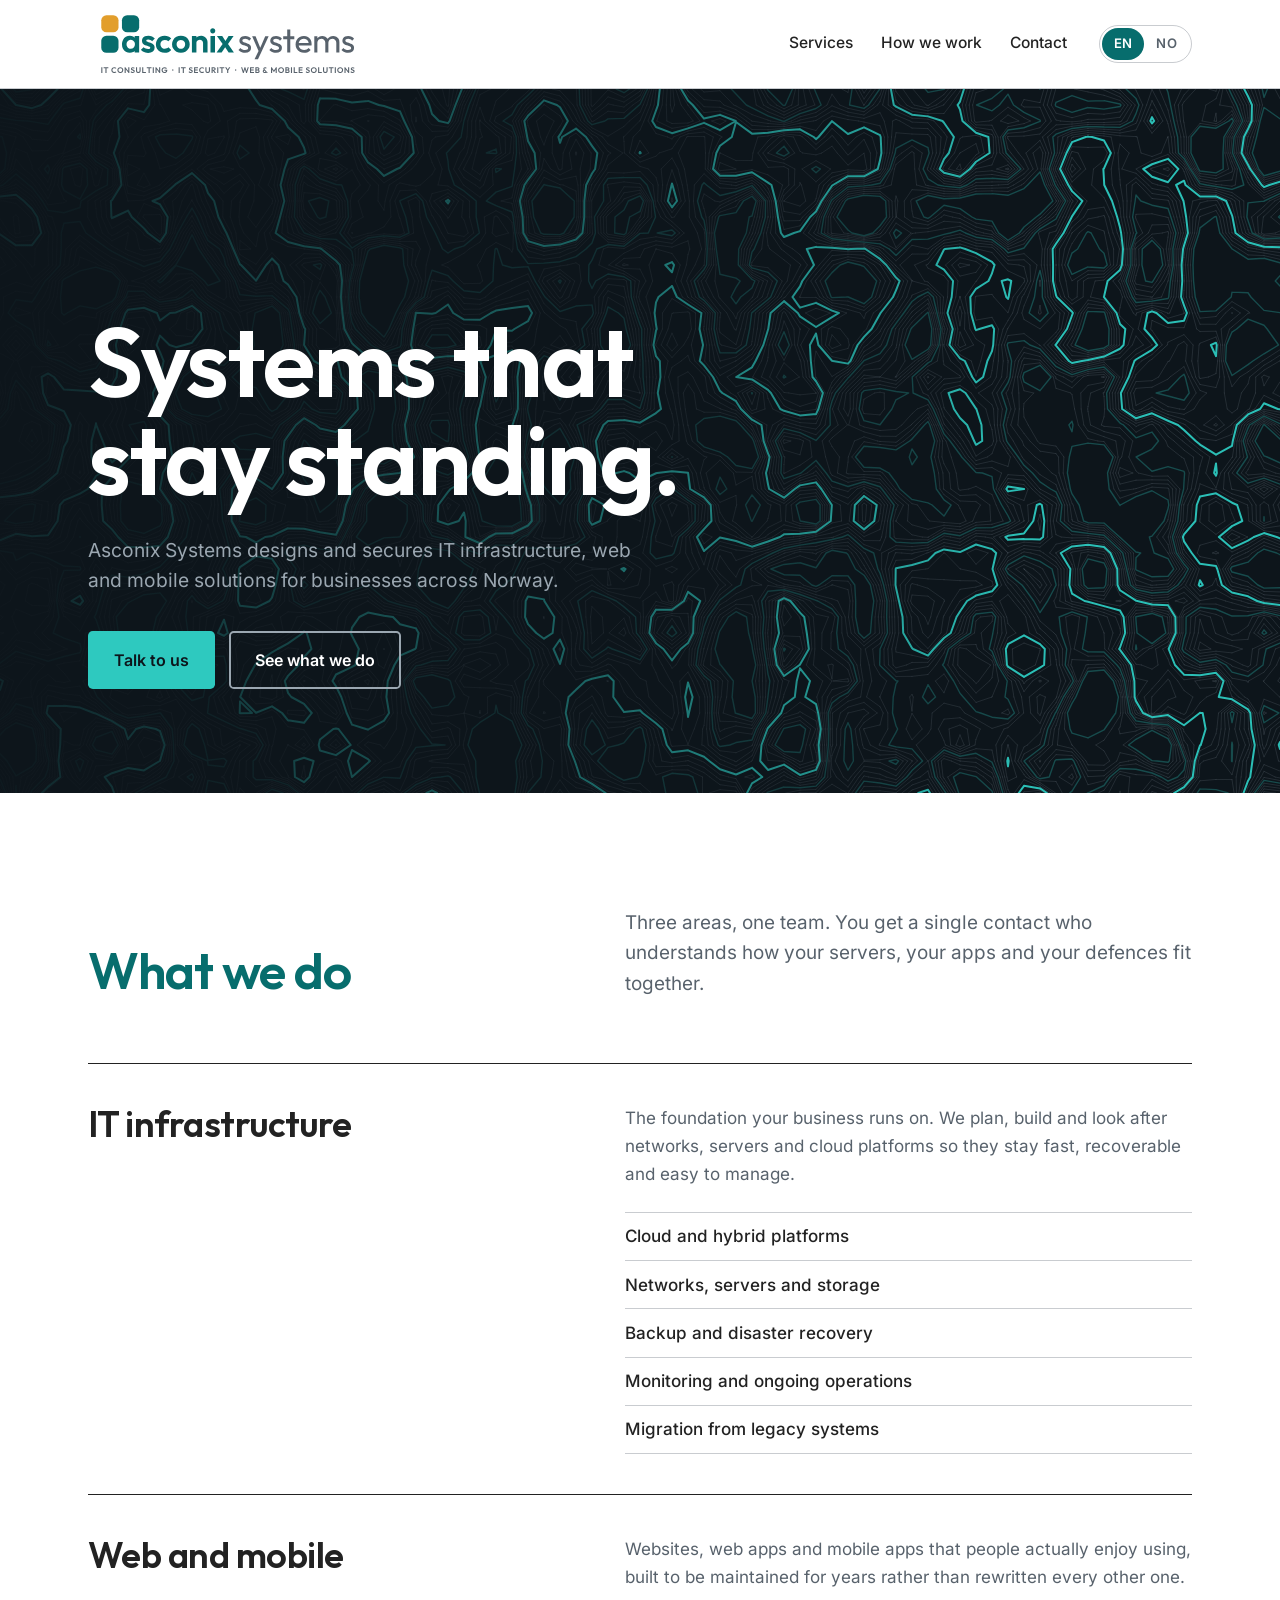
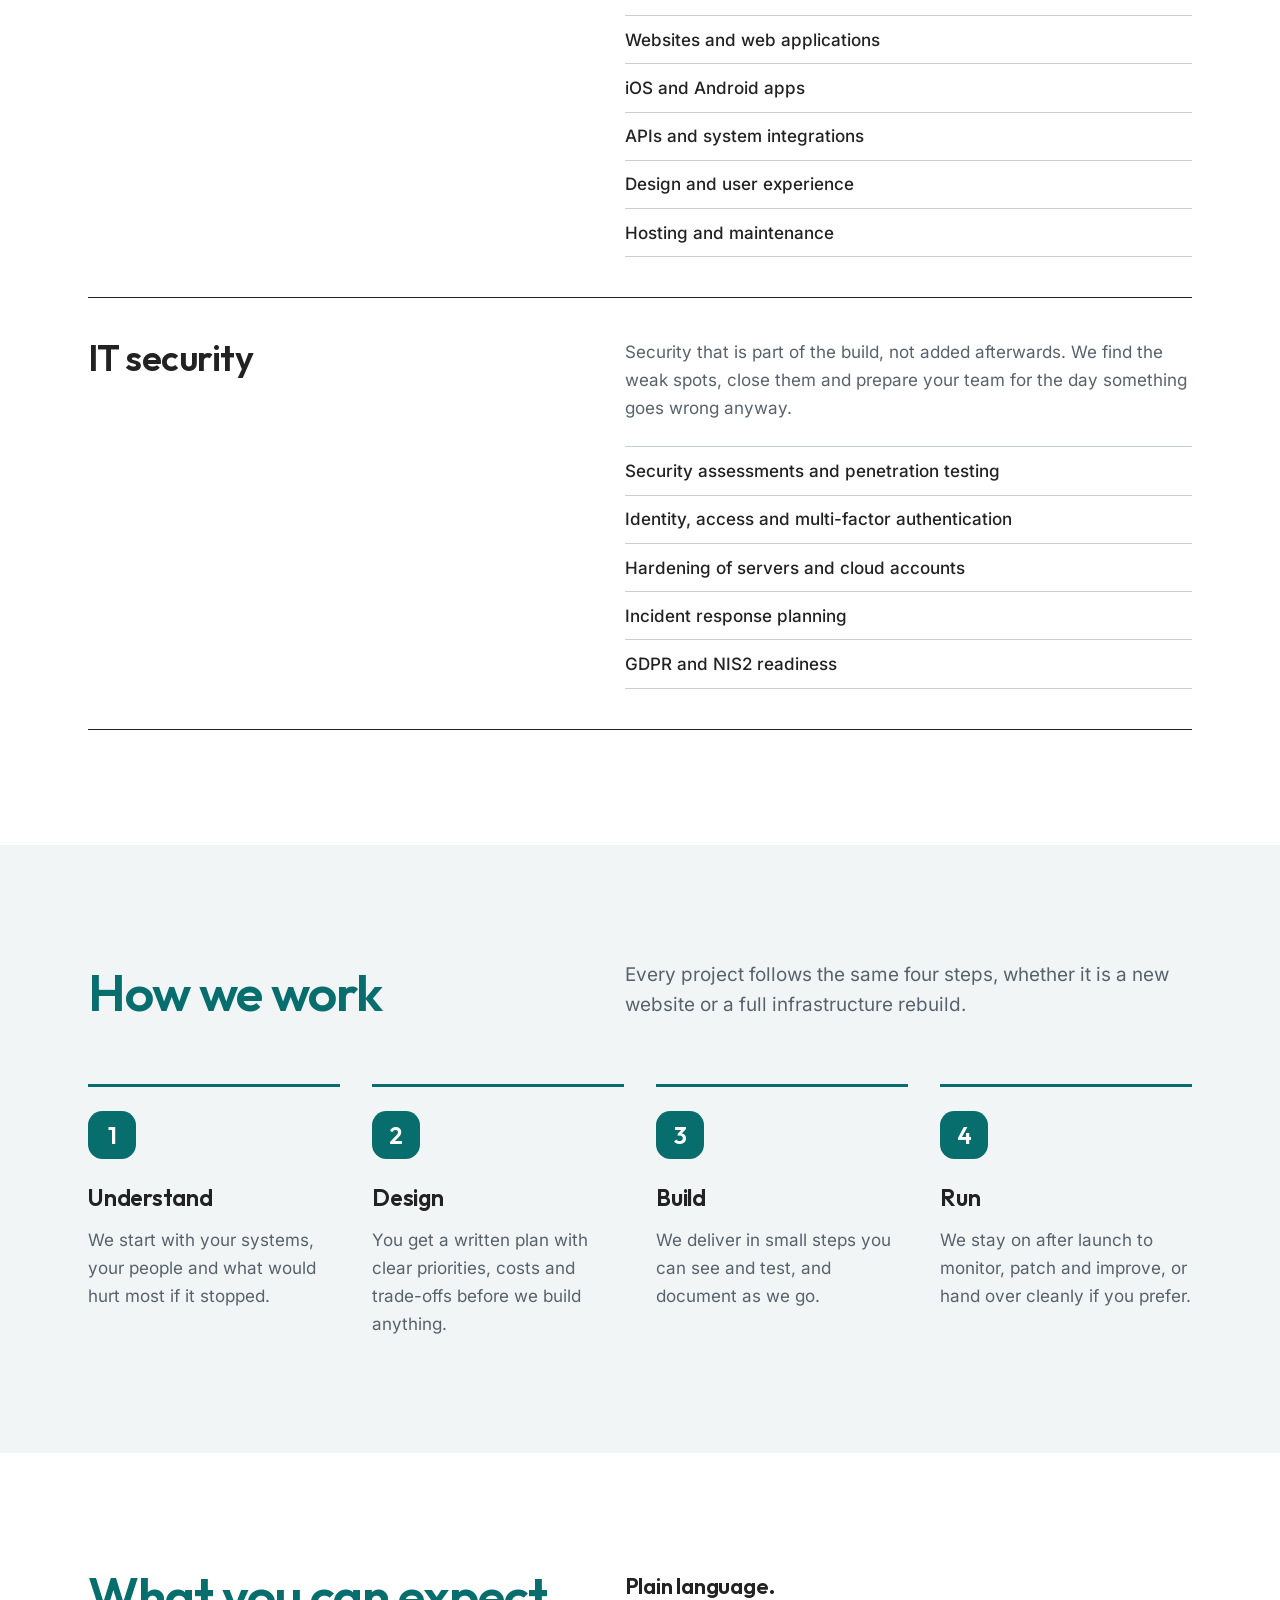
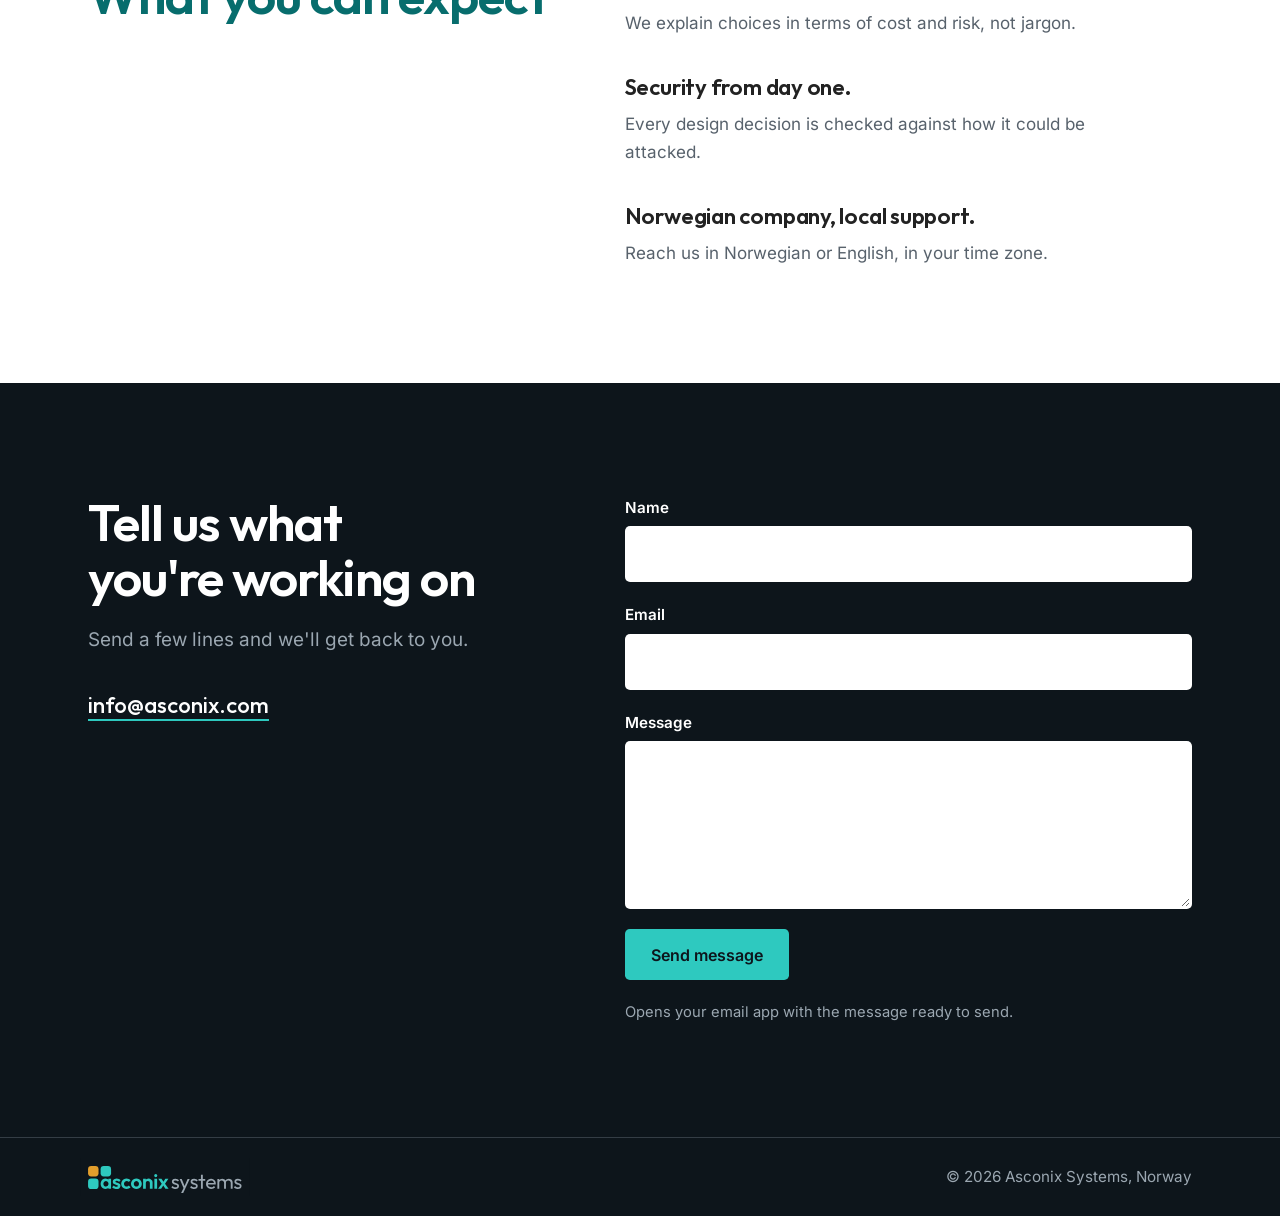
==== index.html @ c9b04a24 "(feat) Initial commit" ====
<!doctype html>
<html lang="en">
<head>
  <meta charset="utf-8">
  <meta name="viewport" content="width=device-width, initial-scale=1">
  <title>Asconix Systems | IT consulting, IT security, web and mobile solutions</title>
  <meta name="description" content="Asconix Systems is a Norwegian IT company offering IT consulting, IT security, and web and mobile solutions for businesses across Norway.">
  <meta name="theme-color" content="#FFFFFF">
  <meta property="og:title" content="Asconix Systems">
  <meta property="og:description" content="IT consulting, IT security, and web and mobile solutions from Norway.">
  <meta property="og:type" content="website">
  <link rel="icon" href="favicon.svg" type="image/svg+xml">
  <link rel="preload" href="fonts/Outfit-SemiBold.woff" as="font" type="font/woff" crossorigin>
  <link rel="preload" href="fonts/Inter-latin-variable.woff2" as="font" type="font/woff2" crossorigin>
  <link rel="stylesheet" href="styles.css">
</head>
<body>
  <a class="skip" href="#main" data-i18n="skip">Skip to content</a>

  <header class="site-header" id="site-header">
    <div class="wrap header-inner">
      <a class="brand" href="#top" aria-label="Asconix Systems, front page">
        <img class="brand-full" src="logo-full.svg" alt="Asconix Systems: IT consulting, IT security, web and mobile solutions" width="845" height="255">
        <img class="brand-short" src="logo.svg" alt="Asconix Systems" width="845" height="189">
      </a>
      <nav class="nav" aria-label="Main">
        <a href="#services" data-i18n="nav_services">Services</a>
        <a href="#approach" data-i18n="nav_approach">How we work</a>
        <a href="#contact" data-i18n="nav_contact">Contact</a>
      </nav>
      <div class="lang" role="group" aria-label="Language">
        <button type="button" data-lang="en" aria-pressed="true">EN</button>
        <button type="button" data-lang="no" aria-pressed="false">NO</button>
      </div>
    </div>
  </header>

  <main id="main">
    <section class="hero" id="top">
      <canvas class="contours" aria-hidden="true"></canvas>
      <div class="wrap hero-inner">
        <h1 data-i18n="hero_title">Systems that stay standing.</h1>
        <p class="hero-lead" data-i18n="hero_lead">Asconix Systems designs and secures IT infrastructure, web and mobile solutions for businesses across Norway.</p>
        <div class="hero-actions">
          <a class="btn btn-primary" href="#contact" data-i18n="cta_talk">Talk to us</a>
          <a class="btn btn-ghost" href="#services" data-i18n="cta_services">See what we do</a>
        </div>
      </div>
    </section>

    <section class="section" id="services">
      <div class="wrap">
        <div class="section-head">
          <h2 data-i18n="services_title">What we do</h2>
          <p class="lead" data-i18n="services_lead">Three areas, one team. You get a single contact who understands how your servers, your apps and your defences fit together.</p>
        </div>

        <article class="service">
          <h3 data-i18n="s1_title">IT infrastructure</h3>
          <div class="service-body">
            <p data-i18n="s1_desc">The foundation your business runs on. We plan, build and look after networks, servers and cloud platforms so they stay fast, recoverable and easy to manage.</p>
            <ul>
              <li data-i18n="s1_a">Cloud and hybrid platforms</li>
              <li data-i18n="s1_b">Networks, servers and storage</li>
              <li data-i18n="s1_c">Backup and disaster recovery</li>
              <li data-i18n="s1_d">Monitoring and ongoing operations</li>
              <li data-i18n="s1_e">Migration from legacy systems</li>
            </ul>
          </div>
        </article>

        <article class="service">
          <h3 data-i18n="s2_title">Web and mobile</h3>
          <div class="service-body">
            <p data-i18n="s2_desc">Websites, web apps and mobile apps that people actually enjoy using, built to be maintained for years rather than rewritten every other one.</p>
            <ul>
              <li data-i18n="s2_a">Websites and web applications</li>
              <li data-i18n="s2_b">iOS and Android apps</li>
              <li data-i18n="s2_c">APIs and system integrations</li>
              <li data-i18n="s2_d">Design and user experience</li>
              <li data-i18n="s2_e">Hosting and maintenance</li>
            </ul>
          </div>
        </article>

        <article class="service">
          <h3 data-i18n="s3_title">IT security</h3>
          <div class="service-body">
            <p data-i18n="s3_desc">Security that is part of the build, not added afterwards. We find the weak spots, close them and prepare your team for the day something goes wrong anyway.</p>
            <ul>
              <li data-i18n="s3_a">Security assessments and penetration testing</li>
              <li data-i18n="s3_b">Identity, access and multi-factor authentication</li>
              <li data-i18n="s3_c">Hardening of servers and cloud accounts</li>
              <li data-i18n="s3_d">Incident response planning</li>
              <li data-i18n="s3_e">GDPR and NIS2 readiness</li>
            </ul>
          </div>
        </article>
      </div>
    </section>

    <section class="section section-tint" id="approach">
      <div class="wrap">
        <div class="section-head">
          <h2 data-i18n="approach_title">How we work</h2>
          <p class="lead" data-i18n="approach_lead">Every project follows the same four steps, whether it is a new website or a full infrastructure rebuild.</p>
        </div>
        <ol class="steps">
          <li>
            <span class="step-no" aria-hidden="true">1</span>
            <h3 data-i18n="p1_title">Understand</h3>
            <p data-i18n="p1_desc">We start with your systems, your people and what would hurt most if it stopped.</p>
          </li>
          <li>
            <span class="step-no" aria-hidden="true">2</span>
            <h3 data-i18n="p2_title">Design</h3>
            <p data-i18n="p2_desc">You get a written plan with clear priorities, costs and trade-offs before we build anything.</p>
          </li>
          <li>
            <span class="step-no" aria-hidden="true">3</span>
            <h3 data-i18n="p3_title">Build</h3>
            <p data-i18n="p3_desc">We deliver in small steps you can see and test, and document as we go.</p>
          </li>
          <li>
            <span class="step-no" aria-hidden="true">4</span>
            <h3 data-i18n="p4_title">Run</h3>
            <p data-i18n="p4_desc">We stay on after launch to monitor, patch and improve, or hand over cleanly if you prefer.</p>
          </li>
        </ol>
      </div>
    </section>

    <section class="section" id="expect">
      <div class="wrap expect">
        <h2 data-i18n="expect_title">What you can expect</h2>
        <div class="expect-list">
          <div>
            <h3 data-i18n="e1_title">Plain language.</h3>
            <p data-i18n="e1_desc">We explain choices in terms of cost and risk, not jargon.</p>
          </div>
          <div>
            <h3 data-i18n="e2_title">Security from day one.</h3>
            <p data-i18n="e2_desc">Every design decision is checked against how it could be attacked.</p>
          </div>
          <div>
            <h3 data-i18n="e3_title">Norwegian company, local support.</h3>
            <p data-i18n="e3_desc">Reach us in Norwegian or English, in your time zone.</p>
          </div>
        </div>
      </div>
    </section>

    <section class="contact" id="contact">
      <div class="wrap contact-inner">
        <div class="contact-copy">
          <h2 data-i18n="contact_title">Tell us what you're working on</h2>
          <p class="lead" data-i18n="contact_lead">Send a few lines and we'll get back to you.</p>
          <p class="contact-mail"><a href="mailto:info@asconix.com">info@asconix.com</a></p>
        </div>
        <form class="form" id="contact-form" novalidate>
          <div class="field">
            <label for="f-name" data-i18n="f_name">Name</label>
            <input id="f-name" name="name" type="text" autocomplete="name" required>
          </div>
          <div class="field">
            <label for="f-email" data-i18n="f_email">Email</label>
            <input id="f-email" name="email" type="email" autocomplete="email" required>
          </div>
          <div class="field">
            <label for="f-msg" data-i18n="f_msg">Message</label>
            <textarea id="f-msg" name="message" rows="5" required></textarea>
          </div>
          <p class="form-error" id="form-error" role="alert" hidden data-i18n="f_error">Fill in your name, a valid email and a message.</p>
          <button class="btn btn-primary" type="submit" data-i18n="f_send">Send message</button>
          <p class="form-note" data-i18n="f_note">Opens your email app with the message ready to send.</p>
        </form>
      </div>
    </section>
  </main>

  <footer class="site-footer">
    <div class="wrap footer-inner">
      <img class="footer-logo" src="logo-dark.svg" alt="Asconix Systems" width="845" height="189">
      <p>&copy; <span id="year">2026</span> Asconix Systems, <span data-i18n="footer_country">Norway</span></p>
    </div>
  </footer>

  <script src="script.js"></script>
</body>
</html>
---- styles.css ----
/* Asconix Systems — styles
   Follows the Asconix corporate identity (asconix-ci v1.0):
   - Teal #076D6D on light, Teal Light #2EC9BF on dark, Slate for secondary text, Night #0D151B as dark background.
   - Amber #E29E2C lives in the logo's top-left tile only. It is never used for text, lines or buttons.
   - Outfit for headlines (SemiBold), Inter for body text.
   - Corner radius follows the logo tile: 0.3 x the element size. */

@font-face {
  font-family: "Outfit";
  src: url("fonts/Outfit-Regular.woff") format("woff");
  font-weight: 400;
  font-style: normal;
  font-display: swap;
}
@font-face {
  font-family: "Outfit";
  src: url("fonts/Outfit-Medium.woff") format("woff");
  font-weight: 500;
  font-style: normal;
  font-display: swap;
}
@font-face {
  font-family: "Outfit";
  src: url("fonts/Outfit-SemiBold.woff") format("woff");
  font-weight: 600;
  font-style: normal;
  font-display: swap;
}
@font-face {
  font-family: "Inter";
  src: url("fonts/Inter-latin-variable.woff2") format("woff2");
  font-weight: 100 900;
  font-style: normal;
  font-display: swap;
}

:root {
  /* CI colours */
  --teal: #076d6d;
  --teal-light: #2ec9bf;
  --slate: #58626c;
  --slate-light: #9ba7b1;
  --night: #0d151b;
  --ink: #222222;
  --white: #ffffff;

  /* Supporting neutrals derived from the CI palette */
  --tint: #f2f5f6;
  --rule: rgba(88, 98, 108, 0.32);
  --rule-dark: rgba(155, 167, 177, 0.28);

  --font-heading: "Outfit", system-ui, -apple-system, "Segoe UI", Roboto, sans-serif;
  --font-body: "Inter", system-ui, -apple-system, "Segoe UI", Roboto, sans-serif;
  --radius: 0.3em;

  --gutter: clamp(1.25rem, 5vw, 3.5rem);
  --max: 76rem;
  --header-h: 5.5rem;
  --header-h-compact: 3.75rem;
}

*,
*::before,
*::after { box-sizing: border-box; }

html { scroll-behavior: smooth; scroll-padding-top: 4.75rem; }

body {
  margin: 0;
  font-family: var(--font-body);
  font-size: 1.0625rem;
  line-height: 1.65;
  color: var(--slate);
  background: var(--white);
  -webkit-font-smoothing: antialiased;
}

img, svg, canvas { display: block; max-width: 100%; }

a { color: inherit; }

h1, h2, h3, p, ul, ol { margin: 0; }
ul, ol { padding: 0; list-style: none; }

h1, h2, h3 {
  font-family: var(--font-heading);
  font-weight: 600;
  color: var(--ink);
}

:focus-visible {
  outline: 3px solid var(--teal);
  outline-offset: 3px;
}

.hero :focus-visible,
.contact :focus-visible,
.site-footer :focus-visible {
  outline-color: var(--teal-light);
}

.wrap {
  width: 100%;
  max-width: var(--max);
  margin-inline: auto;
  padding-inline: var(--gutter);
}

.skip {
  position: absolute;
  left: 1rem;
  top: -4rem;
  padding: 0.6rem 1rem;
  background: var(--white);
  color: var(--ink);
  border-radius: var(--radius);
  z-index: 100;
  transition: top 0.15s;
}
.skip:focus { top: 1rem; }

/* ---------- Header ---------- */

.site-header {
  position: sticky;
  top: 0;
  z-index: 50;
  background: var(--white);
  color: var(--ink);
  border-bottom: 1px solid var(--rule);
}

.header-inner {
  display: flex;
  align-items: center;
  gap: 2rem;
  min-height: var(--header-h);
  transition: min-height 0.2s ease;
}

.site-header.is-compact .header-inner { min-height: var(--header-h-compact); }

.brand {
  display: block;
  margin-right: auto;
  line-height: 0;
}

/* Brand rule: the logo with tagline is used from 280 px wide; below that the version without tagline takes over. */
.brand-full { width: 280px; height: auto; }
.brand-short { display: none; width: 170px; height: auto; }

.site-header.is-compact .brand-full { display: none; }
.site-header.is-compact .brand-short { display: block; }

.nav { display: flex; gap: 1.75rem; }
.nav a {
  text-decoration: none;
  font-weight: 500;
  font-size: 0.97rem;
  color: var(--ink);
  padding: 0.35rem 0;
  border-bottom: 2px solid transparent;
}
.nav a:hover { border-bottom-color: var(--teal); }

.lang { display: flex; border: 1px solid var(--rule); border-radius: 999px; padding: 2px; }
.lang button {
  font: inherit;
  font-size: 0.82rem;
  font-weight: 600;
  letter-spacing: 0.02em;
  color: var(--slate);
  background: transparent;
  border: 0;
  border-radius: 999px;
  padding: 0.3rem 0.75rem;
  cursor: pointer;
}
.lang button[aria-pressed="true"] { background: var(--teal); color: var(--white); }

/* ---------- Hero ---------- */

.hero {
  position: relative;
  overflow: hidden;
  background: var(--night);
  color: var(--white);
  min-height: min(44rem, calc(100svh - var(--header-h)));
  display: flex;
  align-items: flex-end;
}

.contours {
  position: absolute;
  inset: 0;
  width: 100%;
  height: 100%;
}

.hero::after {
  content: "";
  position: absolute;
  inset: 0;
  pointer-events: none;
  background: linear-gradient(90deg, rgba(13, 21, 27, 0.9) 0%, rgba(13, 21, 27, 0.55) 45%, rgba(13, 21, 27, 0) 80%);
}

.hero-inner {
  position: relative;
  z-index: 2;
  padding-block: clamp(3rem, 9vw, 6.5rem);
}

.hero h1 {
  font-size: clamp(2.75rem, 7.6vw, 6.25rem);
  line-height: 1;
  letter-spacing: -0.025em;
  color: var(--white);
  max-width: 12ch;
  text-wrap: balance;
}

.hero-lead {
  margin-top: 1.75rem;
  max-width: 34rem;
  font-size: clamp(1.08rem, 1.5vw, 1.25rem);
  line-height: 1.55;
  color: var(--slate-light);
}

.hero-actions {
  display: flex;
  flex-wrap: wrap;
  gap: 0.85rem;
  margin-top: 2.25rem;
}

/* ---------- Buttons (used on dark backgrounds) ---------- */

.btn {
  display: inline-block;
  font-family: var(--font-body);
  font-weight: 600;
  font-size: 1rem;
  text-decoration: none;
  padding: 0.85rem 1.5rem;
  border-radius: var(--radius);
  border: 2px solid transparent;
  cursor: pointer;
  transition: background-color 0.15s, border-color 0.15s, color 0.15s;
}
.btn-primary { background: var(--teal-light); color: var(--night); }
.btn-primary:hover { background: var(--white); }
.btn-ghost { border-color: var(--slate-light); color: var(--white); }
.btn-ghost:hover { background: rgba(155, 167, 177, 0.16); }

/* ---------- Sections ---------- */

.section { padding-block: clamp(4rem, 9vw, 7.5rem); }
.section-tint { background: var(--tint); }

.section-head {
  display: grid;
  grid-template-columns: minmax(0, 5fr) minmax(0, 6fr);
  gap: 1.5rem 4rem;
  align-items: end;
  margin-bottom: clamp(2.5rem, 5vw, 4rem);
}

h2 {
  font-size: clamp(2rem, 4.4vw, 3.2rem);
  line-height: 1.08;
  letter-spacing: -0.02em;
  color: var(--teal);
  text-wrap: balance;
}

.lead {
  font-size: 1.18rem;
  line-height: 1.6;
  color: var(--slate);
  max-width: 36rem;
}

/* ---------- Services ---------- */

.service {
  display: grid;
  grid-template-columns: minmax(0, 5fr) minmax(0, 6fr);
  gap: 1.5rem 4rem;
  padding-block: 2.5rem;
  border-top: 1px solid var(--ink);
}
.service:last-child { border-bottom: 1px solid var(--ink); }

.service h3 {
  font-size: clamp(1.65rem, 3vw, 2.25rem);
  line-height: 1.12;
  letter-spacing: -0.015em;
}

.service-body p { max-width: 36rem; }

.service-body ul { margin-top: 1.5rem; max-width: 36rem; }
.service-body li {
  padding: 0.6rem 0;
  border-top: 1px solid var(--rule);
  font-weight: 500;
  color: var(--ink);
}
.service-body li:last-child { border-bottom: 1px solid var(--rule); }

/* ---------- Approach ---------- */

.steps {
  display: grid;
  grid-template-columns: repeat(4, minmax(0, 1fr));
  gap: 2rem;
}

.steps li {
  padding-top: 1.5rem;
  border-top: 3px solid var(--teal);
}

/* The number sits in a rounded tile, echoing the logo's symbol (radius = 0.3 x tile size). */
.step-no {
  display: grid;
  place-items: center;
  width: 3rem;
  height: 3rem;
  border-radius: 0.9rem;
  background: var(--teal);
  color: var(--white);
  font-family: var(--font-heading);
  font-weight: 600;
  font-size: 1.5rem;
  line-height: 1;
  margin-bottom: 1.25rem;
}

.steps h3 {
  font-size: 1.45rem;
  letter-spacing: -0.01em;
  margin-bottom: 0.5rem;
}

/* ---------- Expectations ---------- */

.expect {
  display: grid;
  grid-template-columns: minmax(0, 5fr) minmax(0, 6fr);
  gap: 2rem 4rem;
}

.expect-list { display: grid; gap: 2rem; }
.expect-list h3 {
  font-size: 1.4rem;
  letter-spacing: -0.01em;
  margin-bottom: 0.25rem;
}
.expect-list p { max-width: 32rem; }

/* ---------- Contact ---------- */

.contact {
  background: var(--night);
  color: var(--white);
  padding-block: clamp(4rem, 9vw, 7rem);
}

.contact-inner {
  display: grid;
  grid-template-columns: minmax(0, 5fr) minmax(0, 6fr);
  gap: 3rem 4rem;
  align-items: start;
}

.contact h2 { color: var(--white); }
.contact .lead { color: var(--slate-light); margin-top: 1.25rem; }

.contact-mail {
  margin-top: 2rem;
  font-family: var(--font-heading);
  font-size: 1.4rem;
  font-weight: 500;
}
.contact-mail a {
  text-decoration: none;
  border-bottom: 2px solid var(--teal-light);
}
.contact-mail a:hover { color: var(--teal-light); }

.form { display: grid; gap: 1.25rem; }

.field { display: grid; gap: 0.4rem; }
.field label { font-weight: 600; font-size: 0.95rem; color: var(--white); }

.field input,
.field textarea {
  font: inherit;
  color: var(--ink);
  background: var(--white);
  border: 2px solid transparent;
  border-radius: var(--radius);
  padding: 0.75rem 0.9rem;
  width: 100%;
}
.field textarea { resize: vertical; min-height: 8rem; }
.field input:focus-visible,
.field textarea:focus-visible { outline: 3px solid var(--teal-light); outline-offset: 2px; }
.field [aria-invalid="true"] { border-color: #ffb4a6; }

.form .btn { justify-self: start; }

.form-error { color: #ffb4a6; font-weight: 500; }
.form-note { color: var(--slate-light); font-size: 0.92rem; }

/* ---------- Footer ---------- */

.site-footer {
  background: var(--night);
  color: var(--slate-light);
  border-top: 1px solid var(--rule-dark);
  font-size: 0.95rem;
}
.footer-inner {
  display: flex;
  flex-wrap: wrap;
  align-items: center;
  justify-content: space-between;
  gap: 1rem 2rem;
  padding-block: 1.25rem;
}
.footer-logo { width: 170px; height: auto; margin-left: -0.5rem; }

/* ---------- Responsive ---------- */

@media (max-width: 62rem) {
  .steps { grid-template-columns: repeat(2, minmax(0, 1fr)); gap: 2.5rem 2rem; }
}

@media (max-width: 56rem) {
  /* not enough room for the 280 px logo plus navigation: use the logo without tagline */
  .nav { display: none; }
  .header-inner { gap: 1rem; min-height: var(--header-h-compact); }
  .brand-full { display: none; }
  .brand-short { display: block; width: 160px; }
  .hero { min-height: min(40rem, calc(100svh - var(--header-h-compact))); }
}

@media (max-width: 48rem) {
  .section-head,
  .service,
  .expect,
  .contact-inner { grid-template-columns: minmax(0, 1fr); }

  .section-head { gap: 1rem; }
  .service { padding-block: 2rem; gap: 1rem; }
  .steps { grid-template-columns: minmax(0, 1fr); }

  .hero::after {
    background: linear-gradient(0deg, rgba(13, 21, 27, 0.92) 0%, rgba(13, 21, 27, 0.55) 60%, rgba(13, 21, 27, 0.12) 100%);
  }
}

@media (prefers-reduced-motion: reduce) {
  html { scroll-behavior: auto; }
  * { transition: none !important; }
}
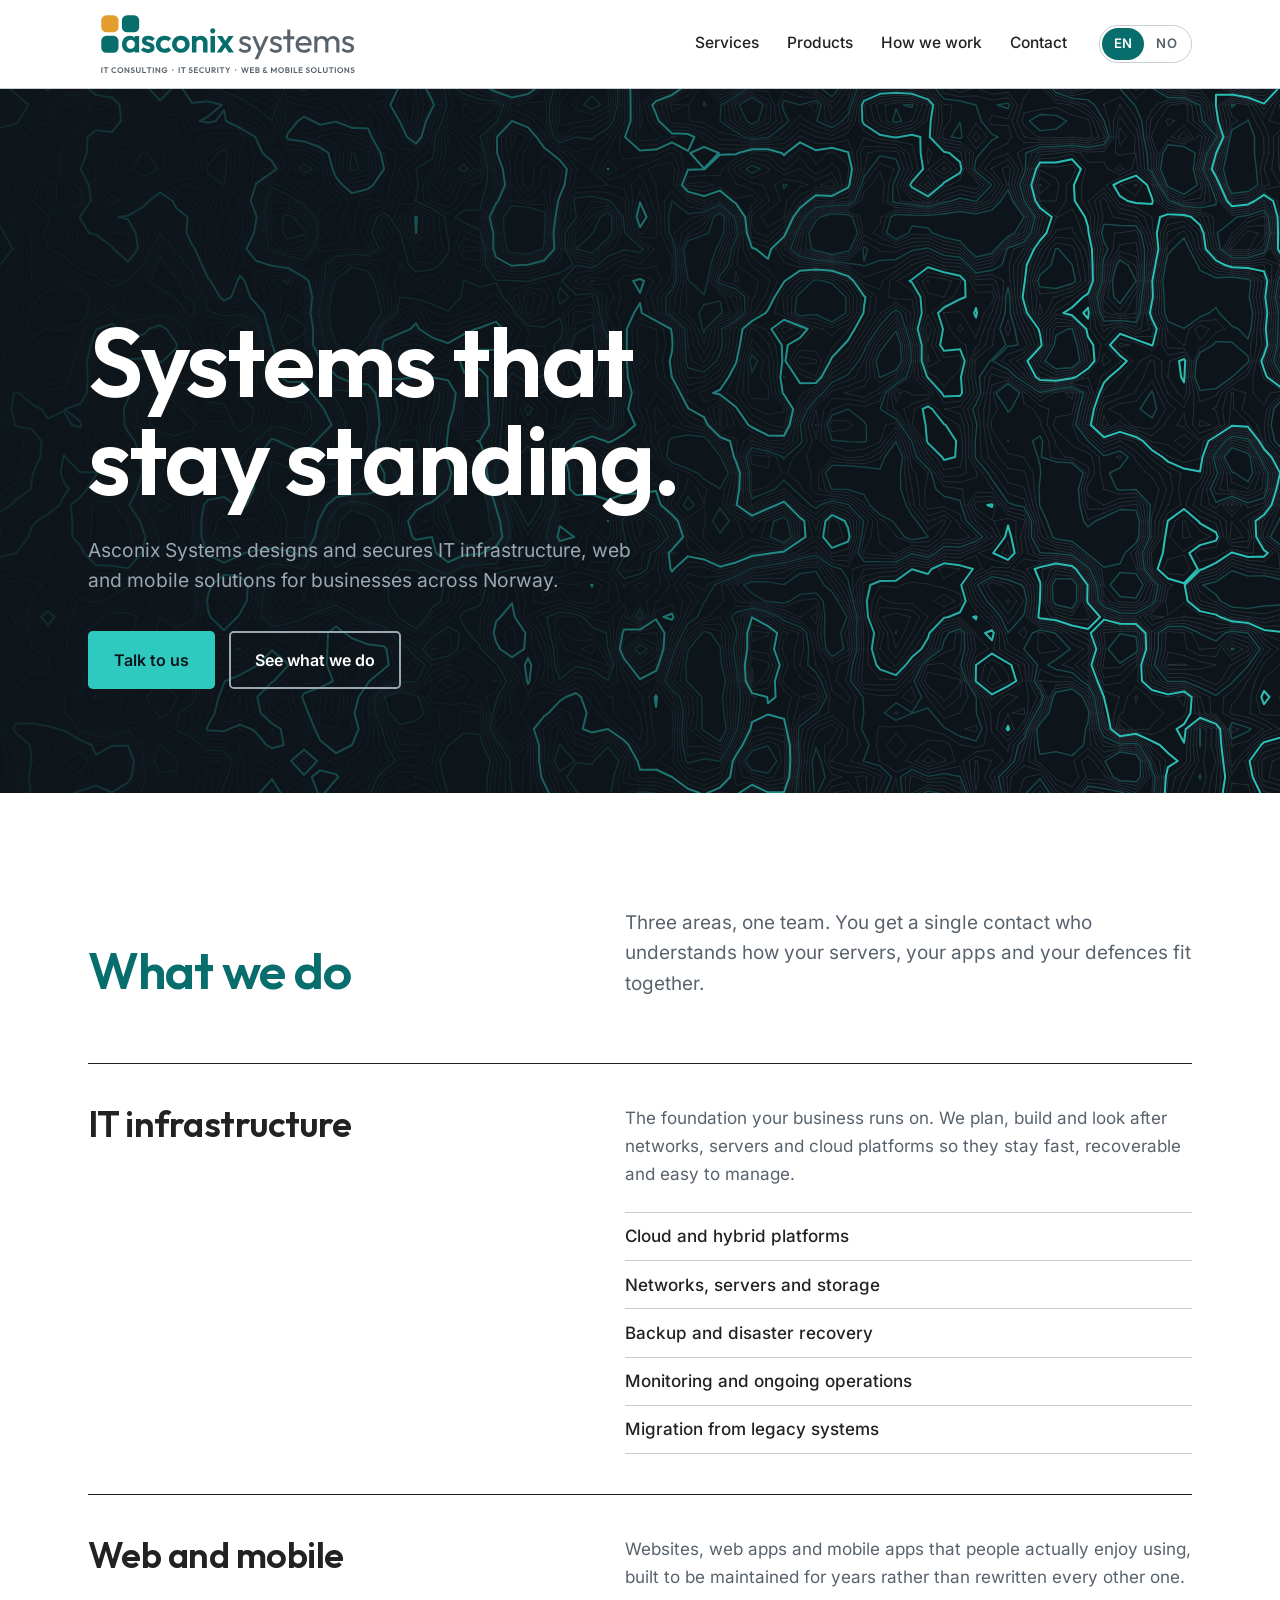
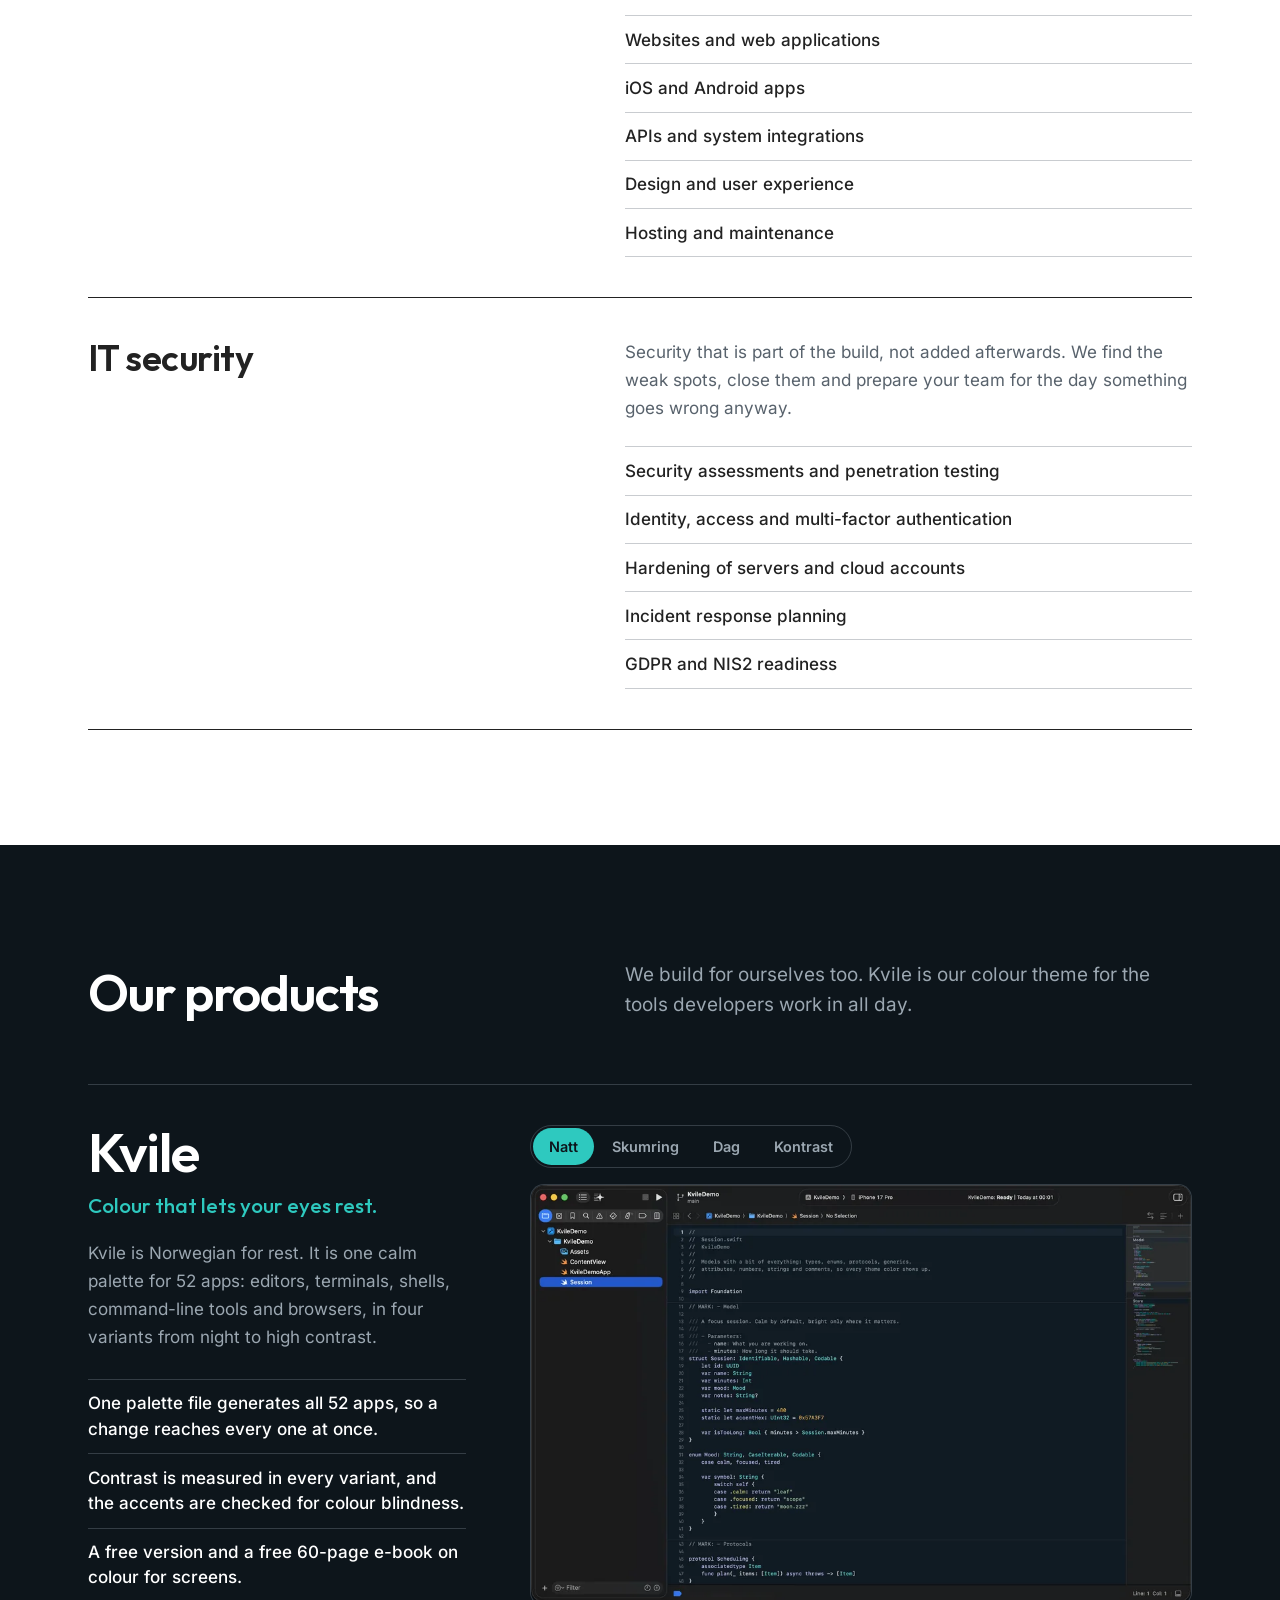
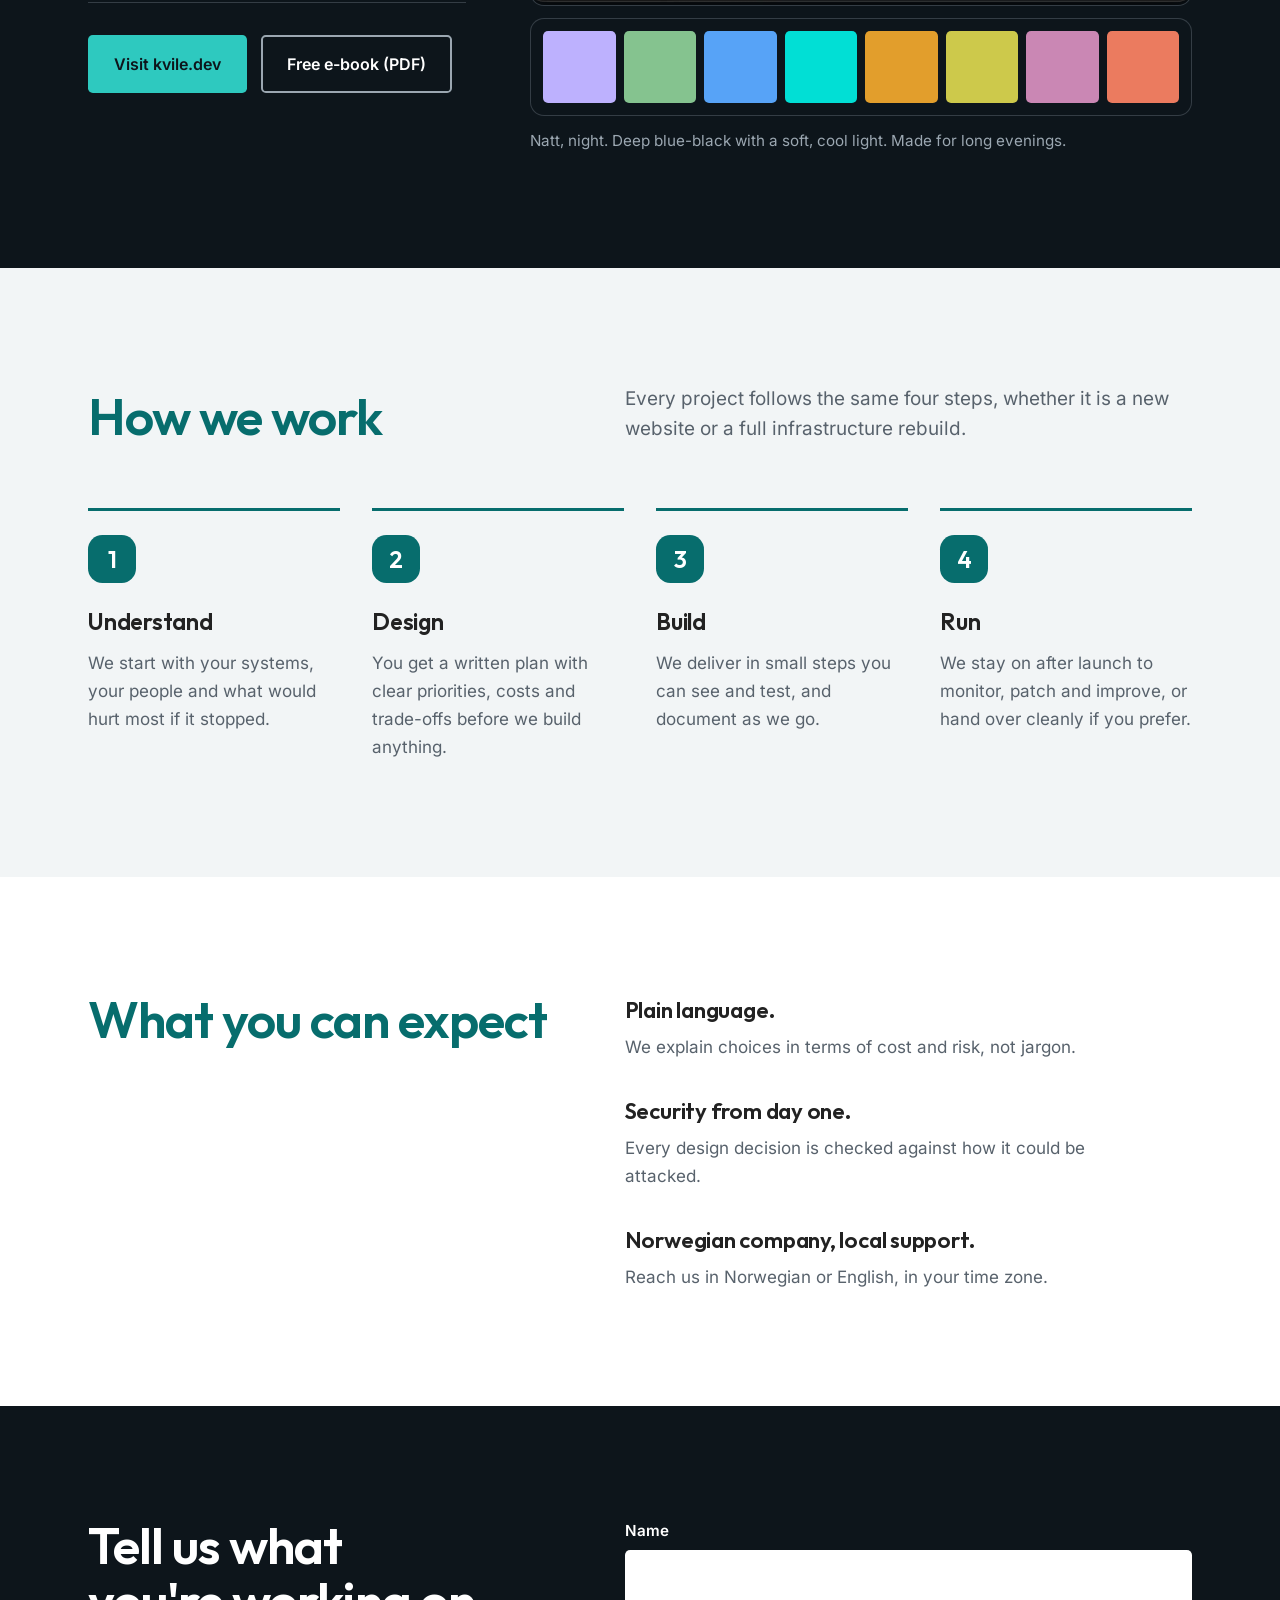
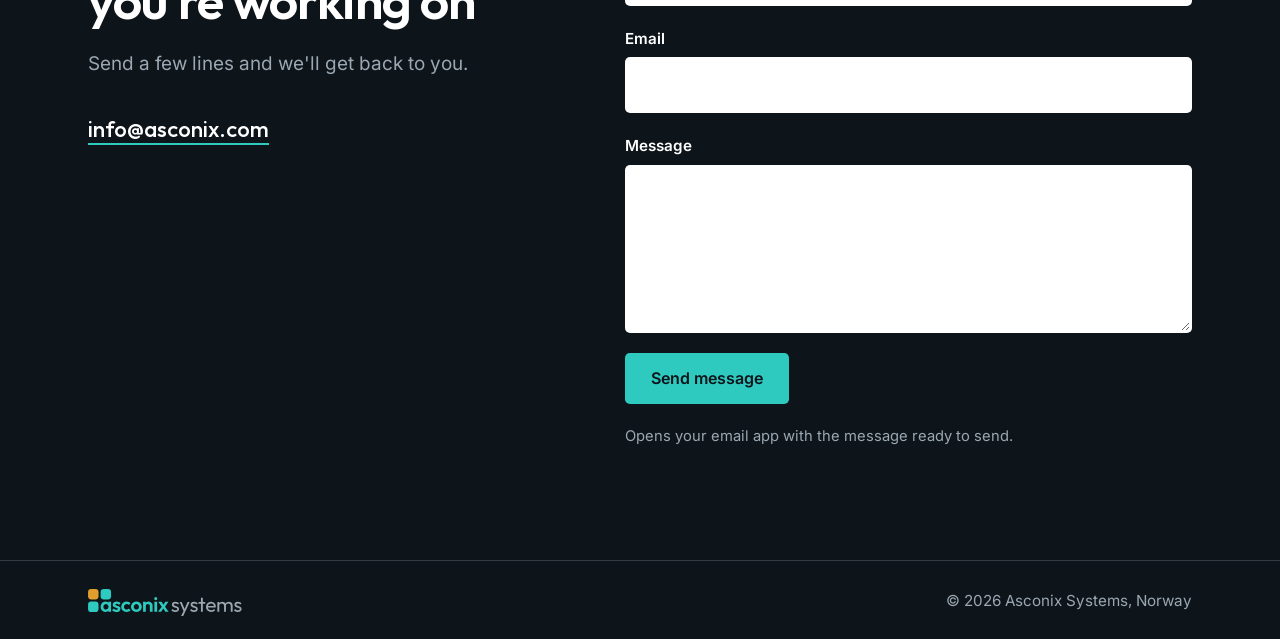
==== commit de05ef13: "(feat) Integrated Kvile into the website" ====
--- a/index.html
+++ b/index.html
@@ -25,6 +25,7 @@
       </a>
       <nav class="nav" aria-label="Main">
         <a href="#services" data-i18n="nav_services">Services</a>
+        <a href="#products" data-i18n="nav_products">Products</a>
         <a href="#approach" data-i18n="nav_approach">How we work</a>
         <a href="#contact" data-i18n="nav_contact">Contact</a>
       </nav>
@@ -99,6 +100,48 @@
       </div>
     </section>
 
+    <section class="section products" id="products">
+      <div class="wrap">
+        <div class="section-head">
+          <h2 data-i18n="products_title">Our products</h2>
+          <p class="lead" data-i18n="products_lead">We build for ourselves too. Kvile is our colour theme for the tools developers work in all day.</p>
+        </div>
+
+        <article class="product">
+          <div class="product-copy">
+            <h3>Kvile</h3>
+            <p class="product-tag" data-i18n="k_tag">Colour that lets your eyes rest.</p>
+            <p class="product-desc" data-i18n="k_desc">Kvile is Norwegian for rest. It is one calm palette for 52 apps: editors, terminals, shells, command-line tools and browsers, in four variants from night to high contrast.</p>
+            <ul class="product-facts">
+              <li data-i18n="k_f1">One palette file generates all 52 apps, so a change reaches every one at once.</li>
+              <li data-i18n="k_f2">Contrast is measured in every variant, and the accents are checked for colour blindness.</li>
+              <li data-i18n="k_f3">A free version and a free 60-page e-book on colour for screens.</li>
+            </ul>
+            <div class="product-actions">
+              <a class="btn btn-primary" href="https://kvile.dev" rel="noopener" data-i18n="k_cta">Visit kvile.dev</a>
+              <a class="btn btn-ghost" href="https://kvile.dev/book/Kvile-Color-Theory-for-Screens.pdf" rel="noopener" data-i18n="k_book">Free e-book (PDF)</a>
+            </div>
+          </div>
+
+          <figure class="product-shot" id="kvile-shot">
+            <div class="kv-controls" role="group" aria-label="Kvile variant" data-i18n-aria="k_variants">
+              <button type="button" data-variant="natt" aria-pressed="true">Natt</button>
+              <button type="button" data-variant="skumring" aria-pressed="false">Skumring</button>
+              <button type="button" data-variant="dag" aria-pressed="false">Dag</button>
+              <button type="button" data-variant="kontrast" aria-pressed="false">Kontrast</button>
+            </div>
+            <div class="kv-frame">
+              <img id="kv-img" src="images/kvile-natt.webp" alt="Xcode showing a Swift file in Kvile Natt" width="1000" height="636" loading="lazy">
+            </div>
+            <div class="kv-swatches" id="kv-swatches" aria-hidden="true">
+              <span></span><span></span><span></span><span></span><span></span><span></span><span></span><span></span>
+            </div>
+            <figcaption id="kv-caption" aria-live="polite">Natt, night. Deep blue-black with a soft, cool light. Made for long evenings.</figcaption>
+          </figure>
+        </article>
+      </div>
+    </section>
+
     <section class="section section-tint" id="approach">
       <div class="wrap">
         <div class="section-head">
--- a/styles.css
+++ b/styles.css
@@ -311,6 +311,125 @@
 }
 .service-body li:last-child { border-bottom: 1px solid var(--rule); }
 
+/* ---------- Products (Kvile) ---------- */
+
+.products {
+  background: var(--night);
+  color: var(--white);
+}
+.products h2,
+.products h3 { color: var(--white); }
+.products .lead { color: var(--slate-light); }
+.products :focus-visible { outline-color: var(--teal-light); }
+
+.product {
+  display: grid;
+  grid-template-columns: minmax(0, 4fr) minmax(0, 7fr);
+  gap: 2.5rem 4rem;
+  align-items: start;
+  padding-top: 2.5rem;
+  border-top: 1px solid var(--rule-dark);
+}
+
+.product-copy h3 {
+  font-size: clamp(2.4rem, 4.6vw, 3.4rem);
+  line-height: 1;
+  letter-spacing: -0.02em;
+}
+
+.product-tag {
+  margin-top: 0.75rem;
+  font-family: var(--font-heading);
+  font-weight: 500;
+  font-size: 1.3rem;
+  line-height: 1.3;
+  color: var(--teal-light);
+}
+
+.product-desc {
+  margin-top: 1.25rem;
+  max-width: 34rem;
+  color: var(--slate-light);
+}
+
+.product-facts { margin-top: 1.75rem; max-width: 34rem; }
+.product-facts li {
+  padding: 0.7rem 0;
+  border-top: 1px solid var(--rule-dark);
+  color: var(--white);
+  font-weight: 500;
+  line-height: 1.5;
+}
+.product-facts li:last-child { border-bottom: 1px solid var(--rule-dark); }
+
+.product-actions {
+  display: flex;
+  flex-wrap: wrap;
+  gap: 0.85rem;
+  margin-top: 2rem;
+}
+
+.product-shot { margin: 0; min-width: 0; }
+
+/* Variant switch: same pill control as the language toggle, on dark */
+.kv-controls {
+  display: inline-flex;
+  flex-wrap: wrap;
+  gap: 2px;
+  border: 1px solid var(--rule-dark);
+  border-radius: 999px;
+  padding: 2px;
+  margin-bottom: 1rem;
+}
+.kv-controls button {
+  font: inherit;
+  font-size: 0.9rem;
+  font-weight: 600;
+  color: var(--slate-light);
+  background: transparent;
+  border: 0;
+  border-radius: 999px;
+  padding: 0.4rem 1rem;
+  cursor: pointer;
+  transition: background-color 0.15s, color 0.15s;
+}
+.kv-controls button:hover { color: var(--white); }
+.kv-controls button[aria-pressed="true"] { background: var(--teal-light); color: var(--night); }
+
+.kv-frame {
+  border: 1px solid var(--rule-dark);
+  border-radius: 14px;
+  overflow: hidden;
+  background: var(--kv-bg, #0d151b);
+  line-height: 0;
+}
+.kv-frame img { width: 100%; height: auto; }
+
+/* The eight accent colours of the selected variant, on that variant's own background */
+.kv-swatches {
+  display: grid;
+  grid-template-columns: repeat(8, minmax(0, 1fr));
+  gap: 0.5rem;
+  padding: 0.75rem;
+  margin-top: 0.75rem;
+  border: 1px solid var(--rule-dark);
+  border-radius: 14px;
+  background: var(--kv-bg, #0d151b);
+}
+.kv-swatches span {
+  aspect-ratio: 1 / 1;
+  border-radius: 0.3em;
+  background: var(--c, #888);
+}
+
+.product-shot figcaption {
+  margin-top: 0.9rem;
+  max-width: 40rem;
+  font-size: 0.95rem;
+  line-height: 1.5;
+  color: var(--slate-light);
+}
+
 /* ---------- Approach ---------- */
 
 .steps {
@@ -439,6 +558,7 @@
 
 @media (max-width: 62rem) {
   .steps { grid-template-columns: repeat(2, minmax(0, 1fr)); gap: 2.5rem 2rem; }
+  .product { grid-template-columns: minmax(0, 1fr); gap: 2.5rem; }
 }
 
 @media (max-width: 56rem) {
@@ -458,6 +578,7 @@
 
   .section-head { gap: 1rem; }
   .service { padding-block: 2rem; gap: 1rem; }
+  .kv-swatches { gap: 0.35rem; padding: 0.5rem; }
   .steps { grid-template-columns: minmax(0, 1fr); }
 
   .hero::after {
